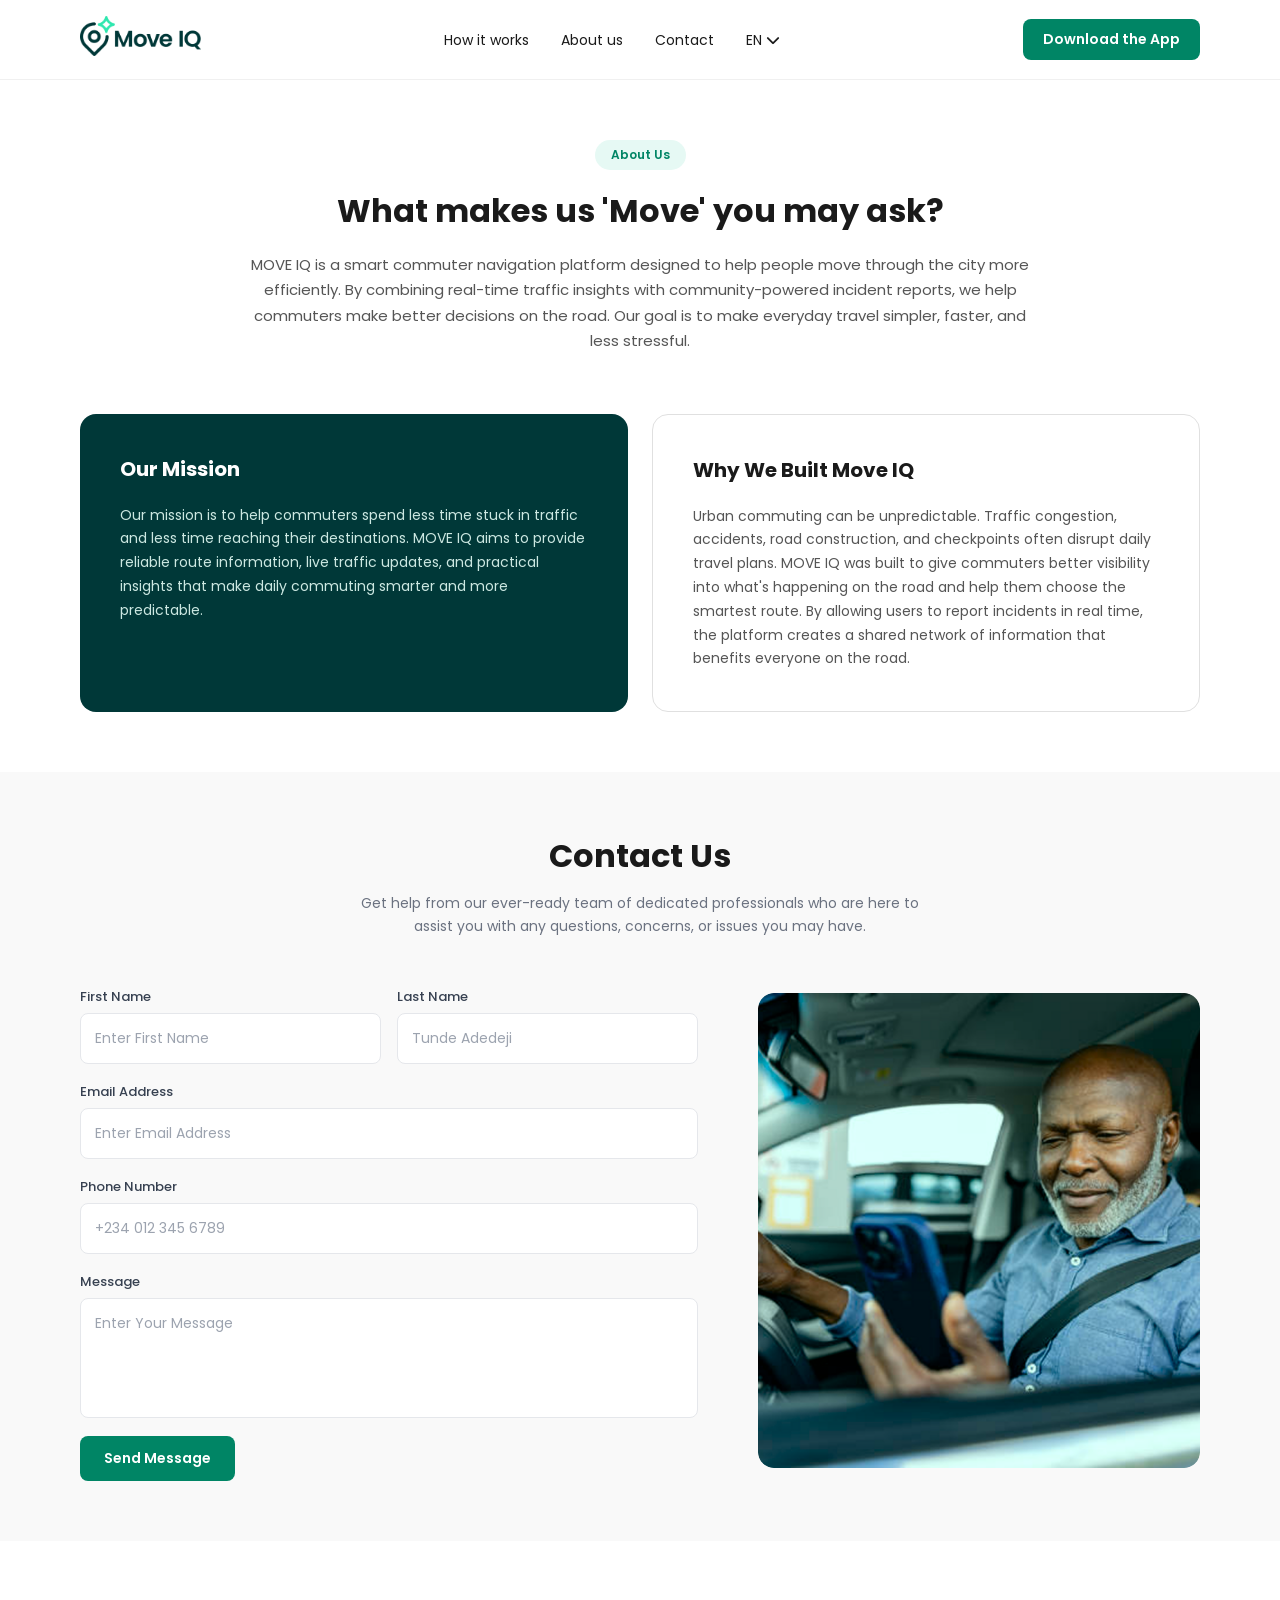
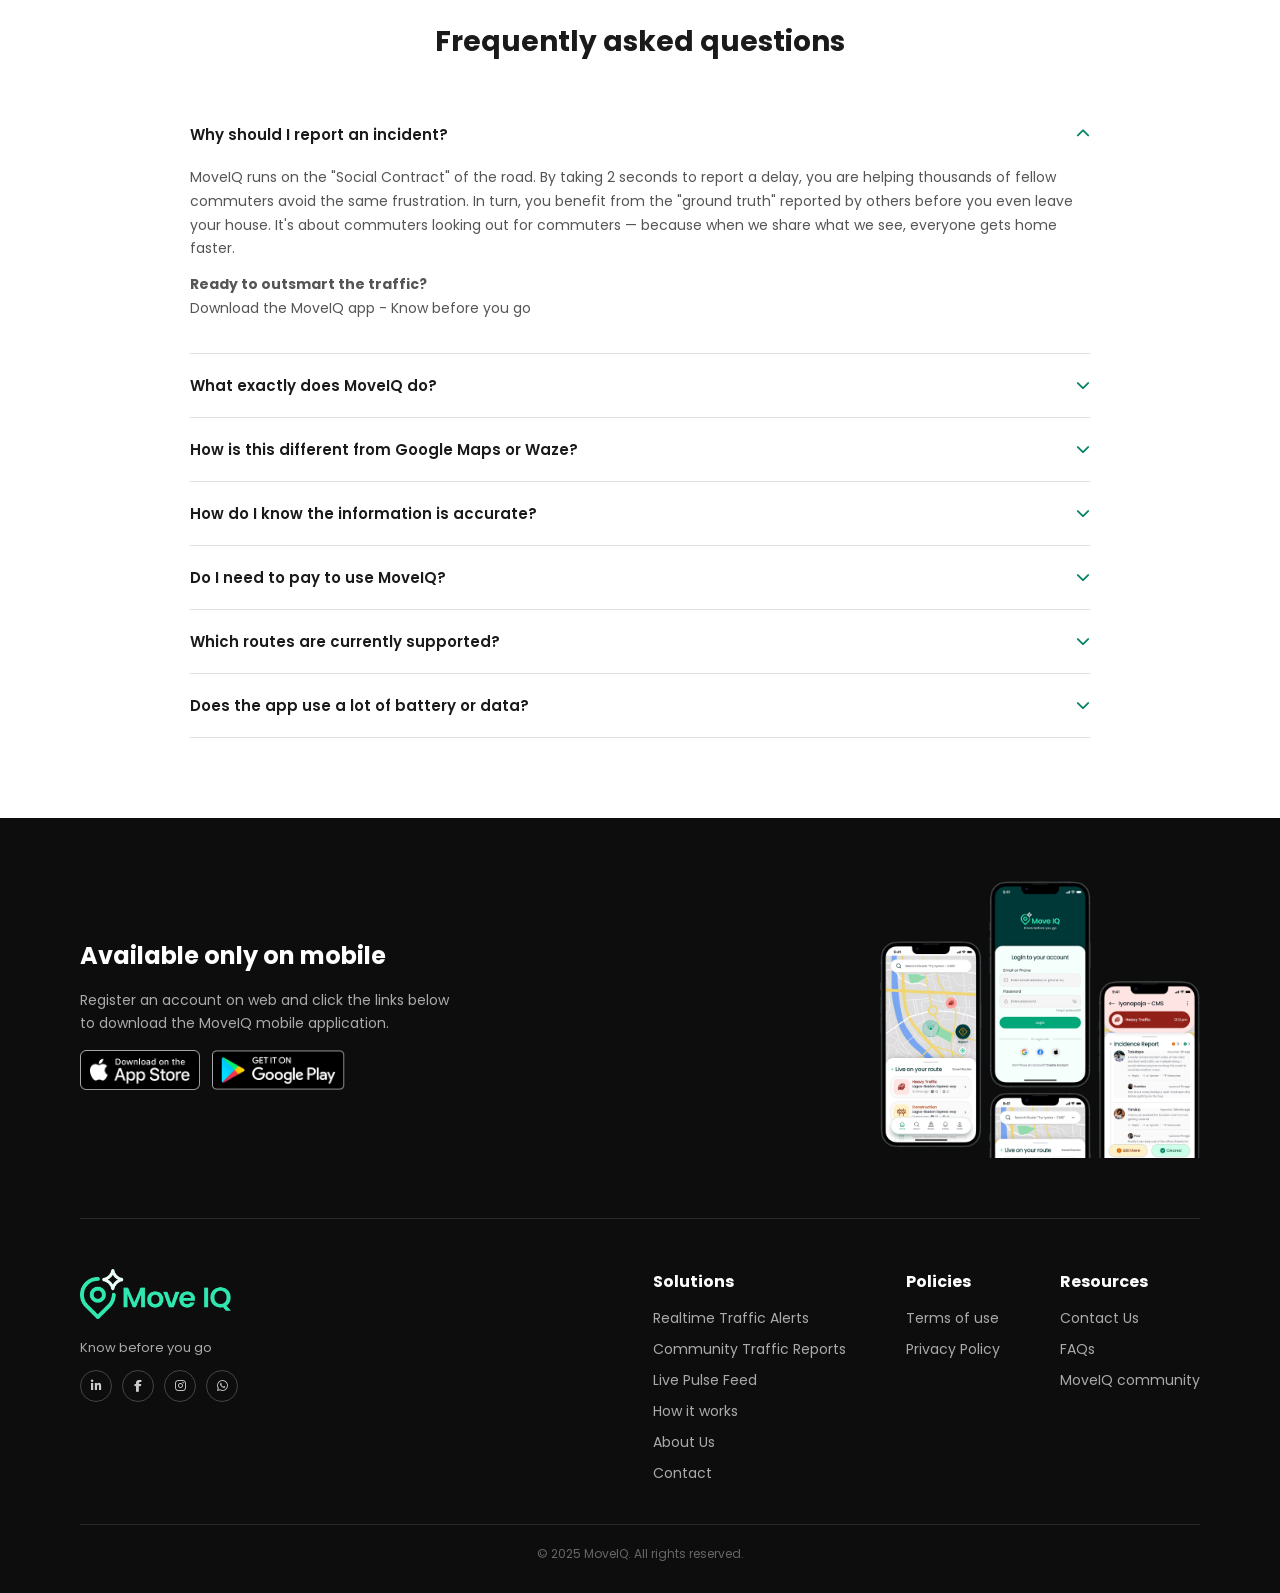
==== about.html @ 968e7c56 "Add files via upload" ====
<!DOCTYPE html>
<html lang="en">
<head>
  <meta charset="UTF-8">
  <meta name="viewport" content="width=device-width, initial-scale=1.0">
  <title>MoveIQ - About Us</title>
  <link href="https://fonts.googleapis.com/css2?family=Poppins:wght@400;500;600;700;800&display=swap" rel="stylesheet">
  <link rel="stylesheet" href="about.css">
  <link rel="stylesheet" href="https://cdnjs.cloudflare.com/ajax/libs/font-awesome/6.5.0/css/all.min.css" />
</head>
<body>

<!-- NAVBAR -->
<nav class="navbar">
  <div class="nav-container">
    <a href="#" class="nav-logo">
      <img src="logo.png" alt="MoveIQ Logo" />
    </a>
    <ul class="nav-links">
      <li><a href="How it works.html">How it works</a></li>
      <li><a href="about.html">About us</a></li>
      <li><a href="about.html#contact">Contact</a></li>
      <li><a href="#">EN <i class="fas fa-chevron-down"></i></a></li>
    </ul>
    <a href="index.html" class="btn-primary">Download the App</a>
  </div>
</nav>

<!-- INTRO -->
<section class="intro">
  <span class="badge">About Us</span>
  <h1>What makes us 'Move' you may ask?</h1>
  <p>MOVE IQ is a smart commuter navigation platform designed to help people move through the city more efficiently. By combining real-time traffic insights with community-powered incident reports, we help commuters make better decisions on the road. Our goal is to make everyday travel simpler, faster, and less stressful.</p>
</section>

<!-- CARDS -->
<section class="about">
  <div class="about-container">

    <div class="card mission">
      <h2>Our Mission</h2>
      <p>Our mission is to help commuters spend less time stuck in traffic and less time reaching their destinations. MOVE IQ aims to provide reliable route information, live traffic updates, and practical insights that make daily commuting smarter and more predictable.</p>
    </div>

    <div class="card why">
      <h2>Why We Built Move IQ</h2>
      <p>Urban commuting can be unpredictable. Traffic congestion, accidents, road construction, and checkpoints often disrupt daily travel plans. MOVE IQ was built to give commuters better visibility into what's happening on the road and help them choose the smartest route. By allowing users to report incidents in real time, the platform creates a shared network of information that benefits everyone on the road.</p>
    </div>

  </div>
</section>

<!-- CONTACT -->
<section class="contact" id="contact">

  <div class="contact-header">
    <h2>Contact Us</h2>
    <p>Get help from our ever-ready team of dedicated professionals who are here to assist you with any questions, concerns, or issues you may have.</p>
  </div>

  <div class="contact-container">

    <div class="contact-form">
      <form>
        <div class="row">
          <div class="input-group">
            <label for="firstName">First Name</label>
            <input type="text" id="firstName" placeholder="Enter First Name">
          </div>
          <div class="input-group">
            <label for="lastName">Last Name</label>
            <input type="text" id="lastName" placeholder="Tunde Adedeji">
          </div>
        </div>

        <div class="input-group">
          <label for="email">Email Address</label>
          <input type="email" id="email" placeholder="Enter Email Address">
        </div>

        <div class="input-group">
          <label for="phone">Phone Number</label>
          <input type="text" id="phone" placeholder="+234 012 345 6789">
        </div>

        <div class="input-group">
          <label for="message">Message</label>
          <textarea id="message" placeholder="Enter Your Message"></textarea>
        </div>

        <button type="submit">Send Message</button>
      </form>
    </div>

    <div class="contact-image">
      <img src="div.radix-themes.png" alt="Contact Image">
    </div>

  </div>
</section>

<!-- FAQ -->
<section class="faq-section">
  <div class="faq-container">
    <h2>Frequently asked questions</h2>
    <div class="faq-list">

      <div class="faq-item open">
        <div class="faq-question">
          <span>Why should I report an incident?</span>
          <i class="fas fa-chevron-up"></i>
        </div>
        <div class="faq-answer">
          <p>MoveIQ runs on the "Social Contract" of the road. By taking 2 seconds to report a delay, you are helping thousands of fellow commuters avoid the same frustration. In turn, you benefit from the "ground truth" reported by others before you even leave your house. It's about commuters looking out for commuters — because when we share what we see, everyone gets home faster.</p>
          <p><strong>Ready to outsmart the traffic?</strong><br/>Download the MoveIQ app - Know before you go</p>
        </div>
      </div>

      <div class="faq-item">
        <div class="faq-question">
          <span>What exactly does MoveIQ do?</span>
          <i class="fas fa-chevron-down"></i>
        </div>
        <div class="faq-answer">
          <p>MoveIQ is a community-driven traffic reporting platform that provides real-time updates on road conditions, incidents, and traffic situations across major Nigerian routes.</p>
        </div>
      </div>

      <div class="faq-item">
        <div class="faq-question">
          <span>How is this different from Google Maps or Waze?</span>
          <i class="fas fa-chevron-down"></i>
        </div>
        <div class="faq-answer">
          <p>Unlike Google Maps or Waze, MoveIQ is built specifically for Nigerian roads and commuters, with hyperlocal incident reporting and a community focused on Nigerian routes.</p>
        </div>
      </div>

      <div class="faq-item">
        <div class="faq-question">
          <span>How do I know the information is accurate?</span>
          <i class="fas fa-chevron-down"></i>
        </div>
        <div class="faq-answer">
          <p>All reports are verified through a community upvote system. The more people confirm an incident, the more reliable it becomes.</p>
        </div>
      </div>

      <div class="faq-item">
        <div class="faq-question">
          <span>Do I need to pay to use MoveIQ?</span>
          <i class="fas fa-chevron-down"></i>
        </div>
        <div class="faq-answer">
          <p>No, MoveIQ is completely free to download and use.</p>
        </div>
      </div>

      <div class="faq-item">
        <div class="faq-question">
          <span>Which routes are currently supported?</span>
          <i class="fas fa-chevron-down"></i>
        </div>
        <div class="faq-answer">
          <p>We currently support 10 major high-density transit routes across Lagos and Abuja.</p>
        </div>
      </div>

      <div class="faq-item">
        <div class="faq-question">
          <span>Does the app use a lot of battery or data?</span>
          <i class="fas fa-chevron-down"></i>
        </div>
        <div class="faq-answer">
          <p>MoveIQ is optimized to use minimal data and battery.</p>
        </div>
      </div>

    </div>
  </div>
</section>

<!-- FOOTER -->
<footer class="footer">

  <div class="footer-cta">
    <div class="footer-cta-left">
      <h2>Available only on mobile</h2>
      <p>Register an account on web and click the links below to download the MoveIQ mobile application.</p>
      <div class="store-buttons">
        <a href="#"><img src="appstore.png" alt="App Store" /></a>
        <a href="#"><img src="googleplay.png" alt="Google Play" /></a>
      </div>
    </div>
    <div class="footer-cta-right">
      <img src="phone-mockup.png" alt="App mockup" class="mockup-img" />
    </div>
  </div>

  <div class="footer-main">
    <div class="footer-brand">
      <div class="footer-logo"><img src="footer-logo.png" alt="MoveIQ" /></div>
      <p class="footer-tagline">Know before you go</p>
      <div class="footer-socials">
        <a href="#"><i class="fab fa-linkedin-in"></i></a>
        <a href="#"><i class="fab fa-facebook-f"></i></a>
        <a href="#"><i class="fab fa-instagram"></i></a>
        <a href="#"><i class="fab fa-whatsapp"></i></a>
      </div>
    </div>

    <div class="footer-links">
      <div class="footer-col">
        <h4>Solutions</h4>
        <a href="#">Realtime Traffic Alerts</a>
        <a href="#">Community Traffic Reports</a>
        <a href="#">Live Pulse Feed</a>
        <a href="#">How it works</a>
        <a href="#">About Us</a>
        <a href="#">Contact</a>
      </div>
      <div class="footer-col">
        <h4>Policies</h4>
        <a href="#">Terms of use</a>
        <a href="#">Privacy Policy</a>
      </div>
      <div class="footer-col">
        <h4>Resources</h4>
        <a href="#">Contact Us</a>
        <a href="#">FAQs</a>
        <a href="#">MoveIQ community</a>
      </div>
    </div>
  </div>

  <div class="footer-bottom">
    <p>© 2025 MoveIQ. All rights reserved.</p>
  </div>

</footer>

<script>
  const faqItems = document.querySelectorAll('.faq-item');
  faqItems.forEach(item => {
    const question = item.querySelector('.faq-question');
    question.addEventListener('click', () => {
      const isOpen = item.classList.contains('open');
      faqItems.forEach(i => {
        i.classList.remove('open');
        i.querySelector('.faq-question i').className = 'fas fa-chevron-down';
      });
      if (!isOpen) {
        item.classList.add('open');
        item.querySelector('.faq-question i').className = 'fas fa-chevron-up';
      }
    });
  });
</script>

</body>
</html>
---- about.css ----
/* ---- GLOBAL RESET ---- */
* {
  margin: 0;
  padding: 0;
  box-sizing: border-box;
}

body {
  font-family: 'Poppins', sans-serif;
  color: #1a1a1a;
  background: #fff;
}

/* ---- NAVBAR ---- */
.navbar {
  background-color: #fff;
  padding: 16px 80px;
  border-bottom: 1px solid #f0f0f0;
}

.nav-container {
  max-width: 1200px;
  margin: 0 auto;
  display: flex;
  align-items: center;
  justify-content: space-between;
}

.nav-logo img {
  height: 40px;
  width: auto;
}

.nav-links {
  display: flex;
  align-items: center;
  gap: 32px;
  list-style: none;
}

.nav-links a {
  color: #1a1a1a;
  text-decoration: none;
  font-size: 14px;
}

.btn-primary {
  background-color: #008565;
  color: white;
  padding: 10px 20px;
  border-radius: 8px;
  text-decoration: none;
  font-size: 14px;
  font-weight: 600;
  white-space: nowrap;
}

/* ---- INTRO ---- */
.intro {
  text-align: center;
  padding: 60px 80px 40px;
  max-width: 1200px;
  margin: 0 auto;
}

.badge {
  display: inline-block;
  background-color: #e6f9f4;
  color: #008565;
  font-size: 12px;
  font-weight: 600;
  padding: 6px 16px;
  border-radius: 20px;
  margin-bottom: 20px;
}

.intro h1 {
  font-size: 32px;
  font-weight: 700;
  margin-bottom: 20px;
  line-height: 1.3;
}

.intro p {
  font-size: 15px;
  color: #555;
  line-height: 1.7;
  max-width: 800px;
  margin: 0 auto;
}

/* ---- ABOUT CARDS ---- */
.about {
  padding: 20px 80px 60px;
}

.about-container {
  max-width: 1200px;
  margin: 0 auto;
  display: grid;
  grid-template-columns: 1fr 1fr;
  gap: 24px;
}

.card {
  padding: 40px;
  border-radius: 16px;
}

.mission {
  background-color: #003838;
  color: white;
}

.mission h2 {
  color: white;
  font-size: 20px;
  font-weight: 700;
  margin-bottom: 20px;
}

.mission p {
  color: #cce8e2;
  font-size: 14px;
  line-height: 1.7;
}

.why {
  background-color: white;
  border: 1px solid #e0e0e0;
}

.why h2 {
  color: #1a1a1a;
  font-size: 20px;
  font-weight: 700;
  margin-bottom: 20px;
}

.why p {
  color: #555;
  font-size: 14px;
  line-height: 1.7;
}

/* ---- CONTACT ---- */
.contact {
  padding: 60px 80px;
  background-color: #f9f9f9;
}

.contact-header {
  text-align: center;
  max-width: 600px;
  margin: 0 auto 50px;
}

.contact-header h2 {
  font-size: 32px;
  font-weight: 700;
  margin-bottom: 12px;
  color: #1a1a1a;
}

.contact-header p {
  font-size: 14px;
  color: #6b7280;
  line-height: 1.6;
}

.contact-container {
  max-width: 1200px;
  margin: 0 auto;
  display: flex;
  gap: 60px;
  align-items: center;
}

.contact-form {
  flex: 1;
}

form {
  display: flex;
  flex-direction: column;
  gap: 18px;
}

.row {
  display: flex;
  gap: 16px;
}

.input-group {
  display: flex;
  flex-direction: column;
  gap: 6px;
  width: 100%;
}

label {
  font-size: 13px;
  font-weight: 500;
  color: #374151;
}

input, textarea {
  padding: 14px;
  border-radius: 8px;
  border: 1px solid #e5e7eb;
  font-size: 14px;
  outline: none;
  background: white;
  font-family: 'Poppins', sans-serif;
}

::placeholder {
  color: #9ca3af;
}

input:focus, textarea:focus {
  border-color: #008565;
}

textarea {
  height: 120px;
  resize: none;
}

button[type="submit"] {
  background: #008565;
  color: white;
  border: none;
  padding: 12px 24px;
  border-radius: 8px;
  width: fit-content;
  cursor: pointer;
  font-size: 14px;
  font-weight: 600;
  font-family: 'Poppins', sans-serif;
}

button[type="submit"]:hover {
  background: #006b52;
}

.contact-image {
  flex: 1;
}

.contact-image img {
  width: 100%;
  max-width: 460px;
  border-radius: 16px;
  object-fit: cover;
}

/* ---- FAQ ---- */
.faq-section {
  padding: 80px 80px;
  background-color: white;
}

.faq-container {
  max-width: 900px;
  margin: 0 auto;
}

.faq-container h2 {
  font-size: 28px;
  font-weight: 700;
  text-align: center;
  margin-bottom: 40px;
}

.faq-list {
  display: flex;
  flex-direction: column;
}

.faq-item {
  border-bottom: 1px solid #e0e0e0;
}

.faq-question {
  display: flex;
  justify-content: space-between;
  align-items: center;
  padding: 20px 0;
  cursor: pointer;
  font-size: 15px;
  font-weight: 600;
  color: #1a1a1a;
}

.faq-question i {
  color: #008565;
  font-size: 14px;
}

.faq-answer {
  display: none;
  padding: 0 0 20px;
  font-size: 14px;
  color: #555;
  line-height: 1.7;
}

.faq-answer p {
  margin-bottom: 12px;
}

.faq-item.open .faq-answer {
  display: block;
}

/* ---- FOOTER ---- */
.footer {
  background-color: #0d0d0d;
  color: #ccc;
  padding: 60px 80px 30px;
}

.footer-cta,
.footer-main,
.footer-bottom {
  max-width: 1200px;
  margin: 0 auto;
}

.footer-cta {
  display: flex;
  justify-content: space-between;
  align-items: center;
  gap: 40px;
  padding-bottom: 60px;
  border-bottom: 1px solid #2a2a2a;
}

.footer-cta-left {
  display: flex;
  flex-direction: column;
  gap: 16px;
  max-width: 380px;
}

.footer-cta-left h2 {
  color: white;
  font-size: 24px;
  font-weight: 700;
}

.footer-cta-left p {
  font-size: 14px;
  color: #aaa;
  line-height: 1.6;
}

.store-buttons {
  display: flex;
  gap: 12px;
}

.store-buttons img {
  height: 40px;
  object-fit: contain;
}

.footer-cta-right {
  display: flex;
  align-items: flex-end;
  gap: 20px;
}

.mockup-img {
  height: 280px;
  object-fit: contain;
}

.footer-main {
  display: flex;
  justify-content: space-between;
  align-items: flex-start;
  padding: 50px 0 40px;
}

.footer-brand {
  display: flex;
  flex-direction: column;
  gap: 12px;
  flex-shrink: 0;
  max-width: 200px;
}

.footer-logo img {
  height: 50px;
  width: auto;
}

.footer-tagline {
  font-size: 13px;
  color: #aaa;
}

.footer-socials {
  display: flex;
  gap: 10px;
}

.footer-socials a {
  color: #ccc;
  border: 1px solid #444;
  border-radius: 50%;
  width: 32px;
  height: 32px;
  display: flex;
  align-items: center;
  justify-content: center;
  font-size: 12px;
  text-decoration: none;
}

.footer-socials a:hover {
  border-color: #008565;
  color: white;
}

.footer-links {
  display: flex;
  gap: 60px;
}

.footer-col {
  display: flex;
  flex-direction: column;
  gap: 10px;
}

.footer-col h4 {
  color: white;
  font-size: 16px;
  font-weight: 700;
  margin-bottom: 4px;
}

.footer-col a {
  color: #aaa;
  text-decoration: none;
  font-size: 14px;
}

.footer-col a:hover {
  color: white;
}

.footer-bottom {
  border-top: 1px solid #2a2a2a;
  padding-top: 20px;
  text-align: center;
  font-size: 12px;
  color: #666;
}


@media (max-width: 768px) {
  .nav-container {
    flex-direction: column;
    gap: 16px;
    padding: 10px 20px;
  }

  .nav-links {
    flex-direction: column;
    align-items: center;
    gap: 12px;
  }

  .intro {
    padding: 40px 20px;
  }

  .about {
    padding: 20px;
  }

  .about-container {
    grid-template-columns: 1fr;
  }

  .contact {
    padding: 40px 20px;
  }

  .contact-container {
    flex-direction: column;
  }

  .row {
    flex-direction: column;
  }

  .faq-section {
    padding: 40px 20px;
  }

  .footer {
    padding: 40px 20px 20px;
  }

  .footer-cta {
    flex-direction: column;
  }

  .footer-main {
    flex-direction: column;
    gap: 30px;
  }

  .footer-links {
    flex-direction: column;
    gap: 24px;
  }
}
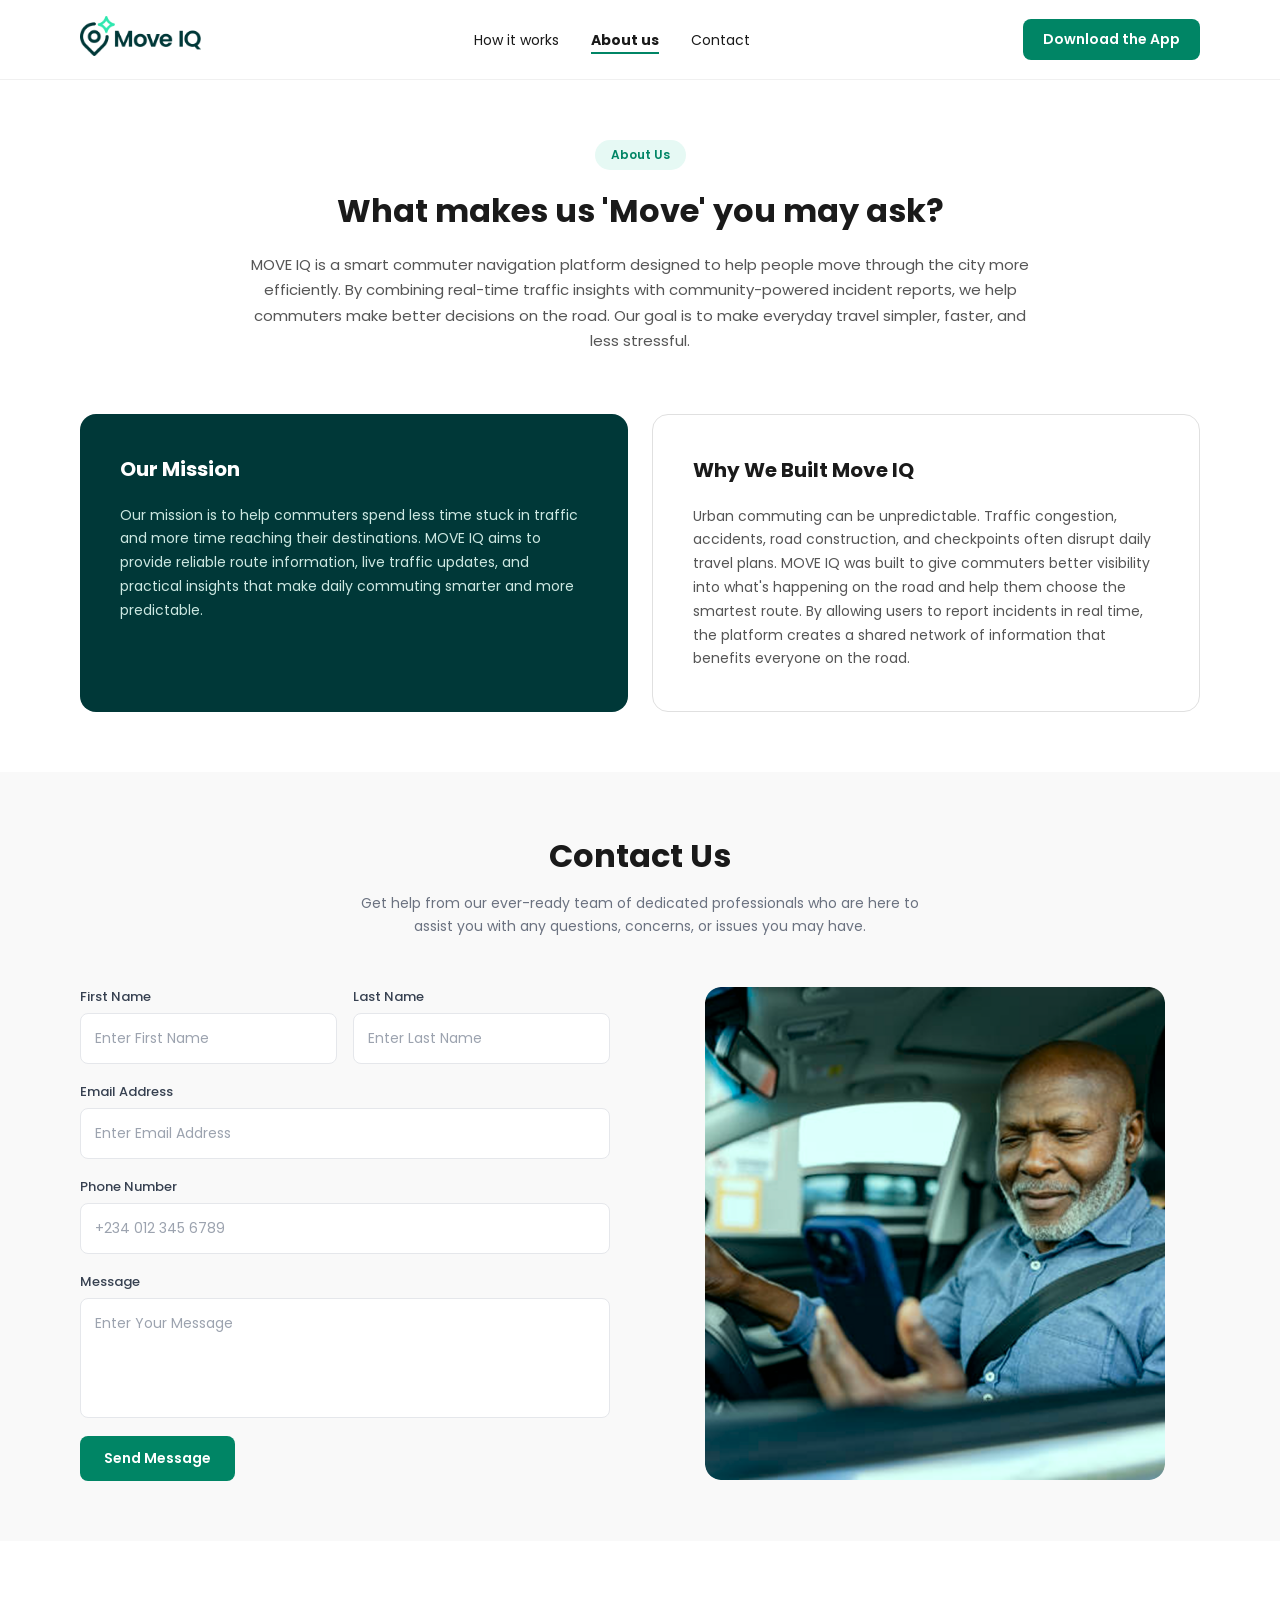
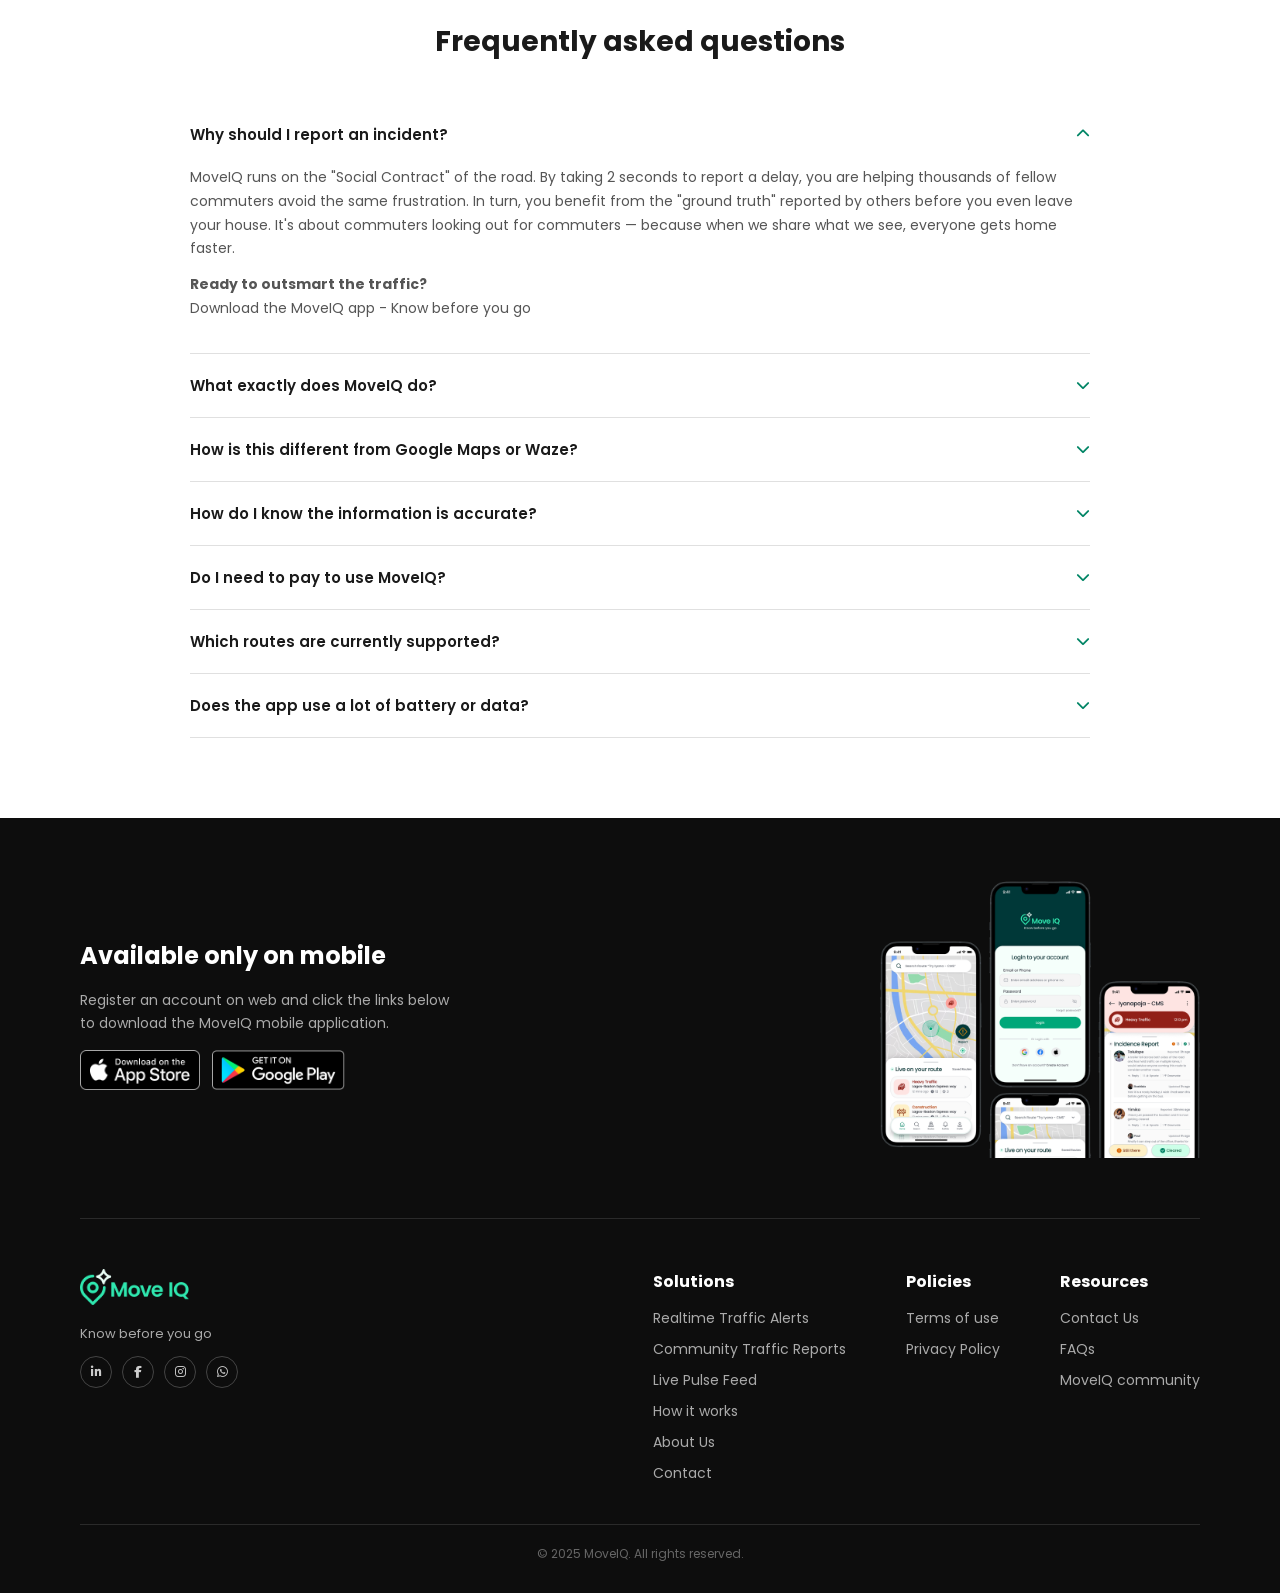
==== commit f3924d62: "Add files via upload" ====
--- a/about.html
+++ b/about.html
@@ -1,261 +1,290 @@
 <!DOCTYPE html>
 <html lang="en">
+
 <head>
   <meta charset="UTF-8">
   <meta name="viewport" content="width=device-width, initial-scale=1.0">
   <title>MoveIQ - About Us</title>
   <link href="https://fonts.googleapis.com/css2?family=Poppins:wght@400;500;600;700;800&display=swap" rel="stylesheet">
-  <link rel="stylesheet" href="about.css">
   <link rel="stylesheet" href="https://cdnjs.cloudflare.com/ajax/libs/font-awesome/6.5.0/css/all.min.css" />
+  <link rel="stylesheet" href="about.css" />
 </head>
+
 <body>
 
-<!-- NAVBAR -->
-<nav class="navbar">
-  <div class="nav-container">
-    <a href="#" class="nav-logo">
-      <img src="logo.png" alt="MoveIQ Logo" />
-    </a>
-    <ul class="nav-links">
-      <li><a href="How it works.html">How it works</a></li>
-      <li><a href="about.html">About us</a></li>
-      <li><a href="about.html#contact">Contact</a></li>
-      <li><a href="#">EN <i class="fas fa-chevron-down"></i></a></li>
-    </ul>
-    <a href="index.html" class="btn-primary">Download the App</a>
-  </div>
-</nav>
-
-<!-- INTRO -->
-<section class="intro">
-  <span class="badge">About Us</span>
-  <h1>What makes us 'Move' you may ask?</h1>
-  <p>MOVE IQ is a smart commuter navigation platform designed to help people move through the city more efficiently. By combining real-time traffic insights with community-powered incident reports, we help commuters make better decisions on the road. Our goal is to make everyday travel simpler, faster, and less stressful.</p>
-</section>
-
-<!-- CARDS -->
-<section class="about">
-  <div class="about-container">
-
-    <div class="card mission">
-      <h2>Our Mission</h2>
-      <p>Our mission is to help commuters spend less time stuck in traffic and less time reaching their destinations. MOVE IQ aims to provide reliable route information, live traffic updates, and practical insights that make daily commuting smarter and more predictable.</p>
-    </div>
-
-    <div class="card why">
-      <h2>Why We Built Move IQ</h2>
-      <p>Urban commuting can be unpredictable. Traffic congestion, accidents, road construction, and checkpoints often disrupt daily travel plans. MOVE IQ was built to give commuters better visibility into what's happening on the road and help them choose the smartest route. By allowing users to report incidents in real time, the platform creates a shared network of information that benefits everyone on the road.</p>
-    </div>
-
-  </div>
-</section>
-
-<!-- CONTACT -->
-<section class="contact" id="contact">
-
-  <div class="contact-header">
-    <h2>Contact Us</h2>
-    <p>Get help from our ever-ready team of dedicated professionals who are here to assist you with any questions, concerns, or issues you may have.</p>
-  </div>
-
-  <div class="contact-container">
-
-    <div class="contact-form">
-      <form>
-        <div class="row">
+  <!-- NAVBAR -->
+  <nav class="navbar">
+    <div class="nav-container">
+      <a href="index.html" class="nav-logo">
+        <img src="logo.png" alt="MoveIQ Logo" />
+      </a>
+      <ul class="nav-links">
+        <li><a href="How it works.html">How it works</a></li>
+        <li><a href="about.html" class="active-page">About us</a></li>
+        <li><a href="about.html#contact">Contact</a></li>
+      </ul>
+      <a href="index.html" class="btn-primary">Download the App</a>
+      <button class="hamburger" onclick="document.getElementById('aboutMobileMenu').classList.toggle('open')">
+        <i class="fas fa-bars"></i>
+      </button>
+    </div>
+    <div class="mobile-menu" id="aboutMobileMenu">
+      <ul>
+        <li><a href="How it works.html">How it works</a></li>
+        <li><a href="about.html" class="active-page">About us</a></li>
+        <li><a href="about.html#contact">Contact</a></li>
+        <li><a href="index.html" class="btn-primary">Download the App</a></li>
+      </ul>
+    </div>
+  </nav>
+
+  <!-- INTRO -->
+  <section class="intro">
+    <div class="intro-inner">
+      <span class="badge">About Us</span>
+      <h1>What makes us 'Move' you may ask?</h1>
+      <p>MOVE IQ is a smart commuter navigation platform designed to help people move through the city more efficiently.
+        By combining real-time traffic insights with community-powered incident reports, we help commuters make better
+        decisions on the road. Our goal is to make everyday travel simpler, faster, and less stressful.</p>
+    </div>
+  </section>
+
+  <!-- CARDS -->
+  <section class="about">
+    <div class="about-container">
+
+      <div class="card mission">
+        <h2>Our Mission</h2>
+        <p>Our mission is to help commuters spend less time stuck in traffic and more time reaching their destinations.
+          MOVE IQ aims to provide reliable route information, live traffic updates, and practical insights that make
+          daily commuting smarter and more predictable.</p>
+      </div>
+
+      <div class="card why">
+        <h2>Why We Built Move IQ</h2>
+        <p>Urban commuting can be unpredictable. Traffic congestion, accidents, road construction, and checkpoints often
+          disrupt daily travel plans. MOVE IQ was built to give commuters better visibility into what's happening on the
+          road and help them choose the smartest route. By allowing users to report incidents in real time, the platform
+          creates a shared network of information that benefits everyone on the road.</p>
+      </div>
+
+    </div>
+  </section>
+
+  <!-- CONTACT -->
+  <section class="contact" id="contact">
+
+    <div class="contact-header">
+      <h2>Contact Us</h2>
+      <p>Get help from our ever-ready team of dedicated professionals who are here to assist you with any questions,
+        concerns, or issues you may have.</p>
+    </div>
+
+    <div class="contact-container">
+
+      <div class="contact-form">
+        <form>
+          <div class="row">
+            <div class="input-group">
+              <label for="firstName">First Name</label>
+              <input type="text" id="firstName" placeholder="Enter First Name">
+            </div>
+            <div class="input-group">
+              <label for="lastName">Last Name</label>
+              <input type="text" id="lastName" placeholder="Enter Last Name">
+            </div>
+          </div>
+
           <div class="input-group">
-            <label for="firstName">First Name</label>
-            <input type="text" id="firstName" placeholder="Enter First Name">
-          </div>
+            <label for="email">Email Address</label>
+            <input type="email" id="email" placeholder="Enter Email Address">
+          </div>
+
           <div class="input-group">
-            <label for="lastName">Last Name</label>
-            <input type="text" id="lastName" placeholder="Tunde Adedeji">
-          </div>
-        </div>
-
-        <div class="input-group">
-          <label for="email">Email Address</label>
-          <input type="email" id="email" placeholder="Enter Email Address">
-        </div>
-
-        <div class="input-group">
-          <label for="phone">Phone Number</label>
-          <input type="text" id="phone" placeholder="+234 012 345 6789">
-        </div>
-
-        <div class="input-group">
-          <label for="message">Message</label>
-          <textarea id="message" placeholder="Enter Your Message"></textarea>
-        </div>
-
-        <button type="submit">Send Message</button>
-      </form>
-    </div>
-
-    <div class="contact-image">
-      <img src="div.radix-themes.png" alt="Contact Image">
-    </div>
-
-  </div>
-</section>
-
-<!-- FAQ -->
-<section class="faq-section">
-  <div class="faq-container">
-    <h2>Frequently asked questions</h2>
-    <div class="faq-list">
-
-      <div class="faq-item open">
-        <div class="faq-question">
-          <span>Why should I report an incident?</span>
-          <i class="fas fa-chevron-up"></i>
-        </div>
-        <div class="faq-answer">
-          <p>MoveIQ runs on the "Social Contract" of the road. By taking 2 seconds to report a delay, you are helping thousands of fellow commuters avoid the same frustration. In turn, you benefit from the "ground truth" reported by others before you even leave your house. It's about commuters looking out for commuters — because when we share what we see, everyone gets home faster.</p>
-          <p><strong>Ready to outsmart the traffic?</strong><br/>Download the MoveIQ app - Know before you go</p>
-        </div>
-      </div>
-
-      <div class="faq-item">
-        <div class="faq-question">
-          <span>What exactly does MoveIQ do?</span>
-          <i class="fas fa-chevron-down"></i>
-        </div>
-        <div class="faq-answer">
-          <p>MoveIQ is a community-driven traffic reporting platform that provides real-time updates on road conditions, incidents, and traffic situations across major Nigerian routes.</p>
-        </div>
-      </div>
-
-      <div class="faq-item">
-        <div class="faq-question">
-          <span>How is this different from Google Maps or Waze?</span>
-          <i class="fas fa-chevron-down"></i>
-        </div>
-        <div class="faq-answer">
-          <p>Unlike Google Maps or Waze, MoveIQ is built specifically for Nigerian roads and commuters, with hyperlocal incident reporting and a community focused on Nigerian routes.</p>
-        </div>
-      </div>
-
-      <div class="faq-item">
-        <div class="faq-question">
-          <span>How do I know the information is accurate?</span>
-          <i class="fas fa-chevron-down"></i>
-        </div>
-        <div class="faq-answer">
-          <p>All reports are verified through a community upvote system. The more people confirm an incident, the more reliable it becomes.</p>
-        </div>
-      </div>
-
-      <div class="faq-item">
-        <div class="faq-question">
-          <span>Do I need to pay to use MoveIQ?</span>
-          <i class="fas fa-chevron-down"></i>
-        </div>
-        <div class="faq-answer">
-          <p>No, MoveIQ is completely free to download and use.</p>
-        </div>
-      </div>
-
-      <div class="faq-item">
-        <div class="faq-question">
-          <span>Which routes are currently supported?</span>
-          <i class="fas fa-chevron-down"></i>
-        </div>
-        <div class="faq-answer">
-          <p>We currently support 10 major high-density transit routes across Lagos and Abuja.</p>
-        </div>
-      </div>
-
-      <div class="faq-item">
-        <div class="faq-question">
-          <span>Does the app use a lot of battery or data?</span>
-          <i class="fas fa-chevron-down"></i>
-        </div>
-        <div class="faq-answer">
-          <p>MoveIQ is optimized to use minimal data and battery.</p>
-        </div>
-      </div>
-
-    </div>
-  </div>
-</section>
-
-<!-- FOOTER -->
-<footer class="footer">
-
-  <div class="footer-cta">
-    <div class="footer-cta-left">
-      <h2>Available only on mobile</h2>
-      <p>Register an account on web and click the links below to download the MoveIQ mobile application.</p>
-      <div class="store-buttons">
-        <a href="#"><img src="appstore.png" alt="App Store" /></a>
-        <a href="#"><img src="googleplay.png" alt="Google Play" /></a>
-      </div>
-    </div>
-    <div class="footer-cta-right">
-      <img src="phone-mockup.png" alt="App mockup" class="mockup-img" />
-    </div>
-  </div>
-
-  <div class="footer-main">
-    <div class="footer-brand">
-      <div class="footer-logo"><img src="footer-logo.png" alt="MoveIQ" /></div>
-      <p class="footer-tagline">Know before you go</p>
-      <div class="footer-socials">
-        <a href="#"><i class="fab fa-linkedin-in"></i></a>
-        <a href="#"><i class="fab fa-facebook-f"></i></a>
-        <a href="#"><i class="fab fa-instagram"></i></a>
-        <a href="#"><i class="fab fa-whatsapp"></i></a>
-      </div>
-    </div>
-
-    <div class="footer-links">
-      <div class="footer-col">
-        <h4>Solutions</h4>
-        <a href="#">Realtime Traffic Alerts</a>
-        <a href="#">Community Traffic Reports</a>
-        <a href="#">Live Pulse Feed</a>
-        <a href="#">How it works</a>
-        <a href="#">About Us</a>
-        <a href="#">Contact</a>
-      </div>
-      <div class="footer-col">
-        <h4>Policies</h4>
-        <a href="#">Terms of use</a>
-        <a href="#">Privacy Policy</a>
-      </div>
-      <div class="footer-col">
-        <h4>Resources</h4>
-        <a href="#">Contact Us</a>
-        <a href="#">FAQs</a>
-        <a href="#">MoveIQ community</a>
-      </div>
-    </div>
-  </div>
-
-  <div class="footer-bottom">
-    <p>© 2025 MoveIQ. All rights reserved.</p>
-  </div>
-
-</footer>
-
-<script>
-  const faqItems = document.querySelectorAll('.faq-item');
-  faqItems.forEach(item => {
-    const question = item.querySelector('.faq-question');
-    question.addEventListener('click', () => {
-      const isOpen = item.classList.contains('open');
-      faqItems.forEach(i => {
-        i.classList.remove('open');
-        i.querySelector('.faq-question i').className = 'fas fa-chevron-down';
+            <label for="phone">Phone Number</label>
+            <input type="tel" id="phone" placeholder="+234 012 345 6789">
+          </div>
+
+          <div class="input-group">
+            <label for="message">Message</label>
+            <textarea id="message" placeholder="Enter Your Message"></textarea>
+          </div>
+
+          <button type="submit">Send Message</button>
+        </form>
+      </div>
+
+      <div class="contact-image">
+        <img src="div.radix-themes.png" alt="Contact illustration">
+      </div>
+
+    </div>
+  </section>
+
+  <!-- FAQ -->
+  <section class="faq-section">
+    <div class="faq-container">
+      <h2>Frequently asked questions</h2>
+      <div class="faq-list">
+
+        <div class="faq-item open">
+          <div class="faq-question">
+            <span>Why should I report an incident?</span>
+            <i class="fas fa-chevron-up"></i>
+          </div>
+          <div class="faq-answer">
+            <p>MoveIQ runs on the "Social Contract" of the road. By taking 2 seconds to report a delay, you are helping
+              thousands of fellow commuters avoid the same frustration. In turn, you benefit from the "ground truth"
+              reported by others before you even leave your house. It's about commuters looking out for commuters —
+              because when we share what we see, everyone gets home faster.</p>
+            <p><strong>Ready to outsmart the traffic?</strong><br />Download the MoveIQ app - Know before you go</p>
+          </div>
+        </div>
+
+        <div class="faq-item">
+          <div class="faq-question">
+            <span>What exactly does MoveIQ do?</span>
+            <i class="fas fa-chevron-down"></i>
+          </div>
+          <div class="faq-answer">
+            <p>MoveIQ is a community-driven traffic reporting platform that provides real-time updates on road
+              conditions, incidents, and traffic situations across major Nigerian routes.</p>
+          </div>
+        </div>
+
+        <div class="faq-item">
+          <div class="faq-question">
+            <span>How is this different from Google Maps or Waze?</span>
+            <i class="fas fa-chevron-down"></i>
+          </div>
+          <div class="faq-answer">
+            <p>Unlike Google Maps or Waze, MoveIQ is built specifically for Nigerian roads and commuters, with
+              hyperlocal incident reporting and a community focused on Nigerian routes.</p>
+          </div>
+        </div>
+
+        <div class="faq-item">
+          <div class="faq-question">
+            <span>How do I know the information is accurate?</span>
+            <i class="fas fa-chevron-down"></i>
+          </div>
+          <div class="faq-answer">
+            <p>All reports are verified through a community upvote system. The more people confirm an incident, the more
+              reliable it becomes.</p>
+          </div>
+        </div>
+
+        <div class="faq-item">
+          <div class="faq-question">
+            <span>Do I need to pay to use MoveIQ?</span>
+            <i class="fas fa-chevron-down"></i>
+          </div>
+          <div class="faq-answer">
+            <p>No, MoveIQ is completely free to download and use.</p>
+          </div>
+        </div>
+
+        <div class="faq-item">
+          <div class="faq-question">
+            <span>Which routes are currently supported?</span>
+            <i class="fas fa-chevron-down"></i>
+          </div>
+          <div class="faq-answer">
+            <p>We currently support 10 major high-density transit routes across Lagos and Abuja.</p>
+          </div>
+        </div>
+
+        <div class="faq-item">
+          <div class="faq-question">
+            <span>Does the app use a lot of battery or data?</span>
+            <i class="fas fa-chevron-down"></i>
+          </div>
+          <div class="faq-answer">
+            <p>MoveIQ is optimized to use minimal data and battery.</p>
+          </div>
+        </div>
+
+      </div>
+    </div>
+  </section>
+
+  <!-- FOOTER -->
+  <footer class="footer">
+
+    <div class="footer-cta">
+      <div class="footer-cta-left">
+        <h2>Available only on mobile</h2>
+        <p>Register an account on web and click the links below to download the MoveIQ mobile application.</p>
+        <div class="store-buttons">
+          <a href="#"><img src="appstore.png" alt="Download on the App Store" /></a>
+          <a href="#"><img src="googleplay.png" alt="Get it on Google Play" /></a>
+        </div>
+      </div>
+      <div class="footer-cta-right">
+        <img src="phone-mockup.png" alt="MoveIQ app mockup" class="mockup-img" />
+      </div>
+    </div>
+
+    <div class="footer-main">
+      <div class="footer-brand">
+        <div class="footer-logo"><img src="footer-logo.png" alt="MoveIQ" /></div>
+        <p class="footer-tagline">Know before you go</p>
+        <div class="footer-socials">
+          <a href="#" aria-label="LinkedIn"><i class="fab fa-linkedin-in"></i></a>
+          <a href="#" aria-label="Facebook"><i class="fab fa-facebook-f"></i></a>
+          <a href="#" aria-label="Instagram"><i class="fab fa-instagram"></i></a>
+          <a href="#" aria-label="WhatsApp"><i class="fab fa-whatsapp"></i></a>
+        </div>
+      </div>
+
+      <div class="footer-links">
+        <div class="footer-col">
+          <h4>Solutions</h4>
+          <a href="How it works.html">Realtime Traffic Alerts</a>
+          <a href="How it works.html">Community Traffic Reports</a>
+          <a href="How it works.html">Live Pulse Feed</a>
+          <a href="How it works.html">How it works</a>
+          <a href="about.html">About Us</a>
+          <a href="#contact">Contact</a>
+        </div>
+        <div class="footer-col">
+          <h4>Policies</h4>
+          <a href="#">Terms of use</a>
+          <a href="#">Privacy Policy</a>
+        </div>
+        <div class="footer-col">
+          <h4>Resources</h4>
+          <a href="#contact">Contact Us</a>
+          <a href="about.html#faq">FAQs</a>
+          <a href="#">MoveIQ community</a>
+        </div>
+      </div>
+    </div>
+
+    <div class="footer-bottom">
+      <p>© 2025 MoveIQ. All rights reserved.</p>
+    </div>
+
+  </footer>
+
+
+  <script>
+    const faqItems = document.querySelectorAll('.faq-item');
+    faqItems.forEach(item => {
+      const question = item.querySelector('.faq-question');
+      question.addEventListener('click', () => {
+        const isOpen = item.classList.contains('open');
+        faqItems.forEach(i => {
+          i.classList.remove('open');
+          i.querySelector('.faq-question i').className = 'fas fa-chevron-down';
+        });
+        if (!isOpen) {
+          item.classList.add('open');
+          item.querySelector('.faq-question i').className = 'fas fa-chevron-up';
+        }
       });
-      if (!isOpen) {
-        item.classList.add('open');
-        item.querySelector('.faq-question i').className = 'fas fa-chevron-up';
-      }
     });
-  });
-</script>
-
+  </script>
 </body>
+
 </html>
--- a/about.css
+++ b/about.css
@@ -22,6 +22,7 @@
   max-width: 1200px;
   margin: 0 auto;
   display: flex;
+  flex-direction: row;
   align-items: center;
   justify-content: space-between;
 }
@@ -33,6 +34,7 @@
 
 .nav-links {
   display: flex;
+  flex-direction: row;
   align-items: center;
   gap: 32px;
   list-style: none;
@@ -55,14 +57,14 @@
   white-space: nowrap;
 }
 
-/* ---- INTRO ---- */
-.intro {
-  text-align: center;
-  padding: 60px 80px 40px;
-  max-width: 1200px;
-  margin: 0 auto;
-}
-
+/* Active nav link */
+.active-page {
+  font-weight: 700;
+  border-bottom: 2px solid #008565;
+  padding-bottom: 2px;
+}
+
+/* ---- BADGE ---- */
 .badge {
   display: inline-block;
   background-color: #e6f9f4;
@@ -74,19 +76,29 @@
   margin-bottom: 20px;
 }
 
+/* ---- INTRO ---- */
+.intro {
+  text-align: center;
+  padding: 60px 80px 40px;
+}
+
+.intro-inner {
+  max-width: 800px;
+  margin: 0 auto;
+}
+
 .intro h1 {
   font-size: 32px;
   font-weight: 700;
   margin-bottom: 20px;
   line-height: 1.3;
+  color: #1a1a1a;
 }
 
 .intro p {
   font-size: 15px;
   color: #555;
   line-height: 1.7;
-  max-width: 800px;
-  margin: 0 auto;
 }
 
 /* ---- ABOUT CARDS ---- */
@@ -109,11 +121,11 @@
 
 .mission {
   background-color: #003838;
-  color: white;
+  color: #fff;
 }
 
 .mission h2 {
-  color: white;
+  color: #fff;
   font-size: 20px;
   font-weight: 700;
   margin-bottom: 20px;
@@ -126,7 +138,7 @@
 }
 
 .why {
-  background-color: white;
+  background-color: #fff;
   border: 1px solid #e0e0e0;
 }
 
@@ -173,14 +185,14 @@
   margin: 0 auto;
   display: flex;
   gap: 60px;
-  align-items: center;
+  align-items: flex-start;
 }
 
 .contact-form {
   flex: 1;
 }
 
-form {
+.contact-form form {
   display: flex;
   flex-direction: column;
   gap: 18px;
@@ -198,38 +210,42 @@
   width: 100%;
 }
 
-label {
+.input-group label {
   font-size: 13px;
   font-weight: 500;
   color: #374151;
 }
 
-input, textarea {
+.input-group input,
+.input-group textarea {
   padding: 14px;
   border-radius: 8px;
   border: 1px solid #e5e7eb;
   font-size: 14px;
   outline: none;
-  background: white;
+  background: #fff;
   font-family: 'Poppins', sans-serif;
-}
-
-::placeholder {
+  width: 100%;
+}
+
+.input-group input::placeholder,
+.input-group textarea::placeholder {
   color: #9ca3af;
 }
 
-input:focus, textarea:focus {
+.input-group input:focus,
+.input-group textarea:focus {
   border-color: #008565;
 }
 
-textarea {
+.input-group textarea {
   height: 120px;
   resize: none;
 }
 
-button[type="submit"] {
+.contact-form button[type="submit"] {
   background: #008565;
-  color: white;
+  color: #fff;
   border: none;
   padding: 12px 24px;
   border-radius: 8px;
@@ -240,12 +256,15 @@
   font-family: 'Poppins', sans-serif;
 }
 
-button[type="submit"]:hover {
+.contact-form button[type="submit"]:hover {
   background: #006b52;
 }
 
 .contact-image {
   flex: 1;
+  display: flex;
+  align-items: center;
+  justify-content: center;
 }
 
 .contact-image img {
@@ -393,7 +412,7 @@
 }
 
 .footer-logo img {
-  height: 50px;
+  height: 36px;
   width: auto;
 }
 
@@ -462,43 +481,106 @@
 }
 
 
+/* ---- HAMBURGER ---- */
+.hamburger {
+  display: none;
+  background: none;
+  border: none;
+  color: #1a1a1a;
+  font-size: 22px;
+  cursor: pointer;
+}
+
+.mobile-menu {
+  display: none;
+  background: white;
+  padding: 20px;
+  border-top: 1px solid #f0f0f0;
+}
+
+.mobile-menu ul {
+  list-style: none;
+  display: flex;
+  flex-direction: column;
+  gap: 16px;
+}
+
+.mobile-menu a {
+  color: #1a1a1a;
+  text-decoration: none;
+  font-size: 15px;
+  font-weight: 500;
+}
+
+.mobile-menu .btn-primary {
+  display: inline-block;
+  margin-top: 8px;
+}
+
+.mobile-menu.open {
+  display: block;
+}
+
+/* ---- RESPONSIVE ---- */
 @media (max-width: 768px) {
-  .nav-container {
-    flex-direction: column;
-    gap: 16px;
-    padding: 10px 20px;
+
+  .navbar {
+    padding: 12px 20px;
   }
 
   .nav-links {
-    flex-direction: column;
-    align-items: center;
-    gap: 12px;
+    display: none;
+  }
+
+  .btn-primary {
+    display: none;
+  }
+
+  .hamburger {
+    display: block;
   }
 
   .intro {
     padding: 40px 20px;
   }
 
+  .intro h1 {
+    font-size: 26px;
+  }
+
   .about {
-    padding: 20px;
+    padding: 20px 20px 40px;
   }
 
   .about-container {
     grid-template-columns: 1fr;
   }
 
+  .card {
+    padding: 28px;
+  }
+
   .contact {
     padding: 40px 20px;
   }
 
   .contact-container {
     flex-direction: column;
+    gap: 32px;
   }
 
   .row {
     flex-direction: column;
   }
 
+  .contact-image {
+    width: 100%;
+  }
+
+  .contact-image img {
+    max-width: 100%;
+  }
+
   .faq-section {
     padding: 40px 20px;
   }
@@ -509,6 +591,10 @@
 
   .footer-cta {
     flex-direction: column;
+  }
+
+  .mockup-img {
+    height: 200px;
   }
 
   .footer-main {
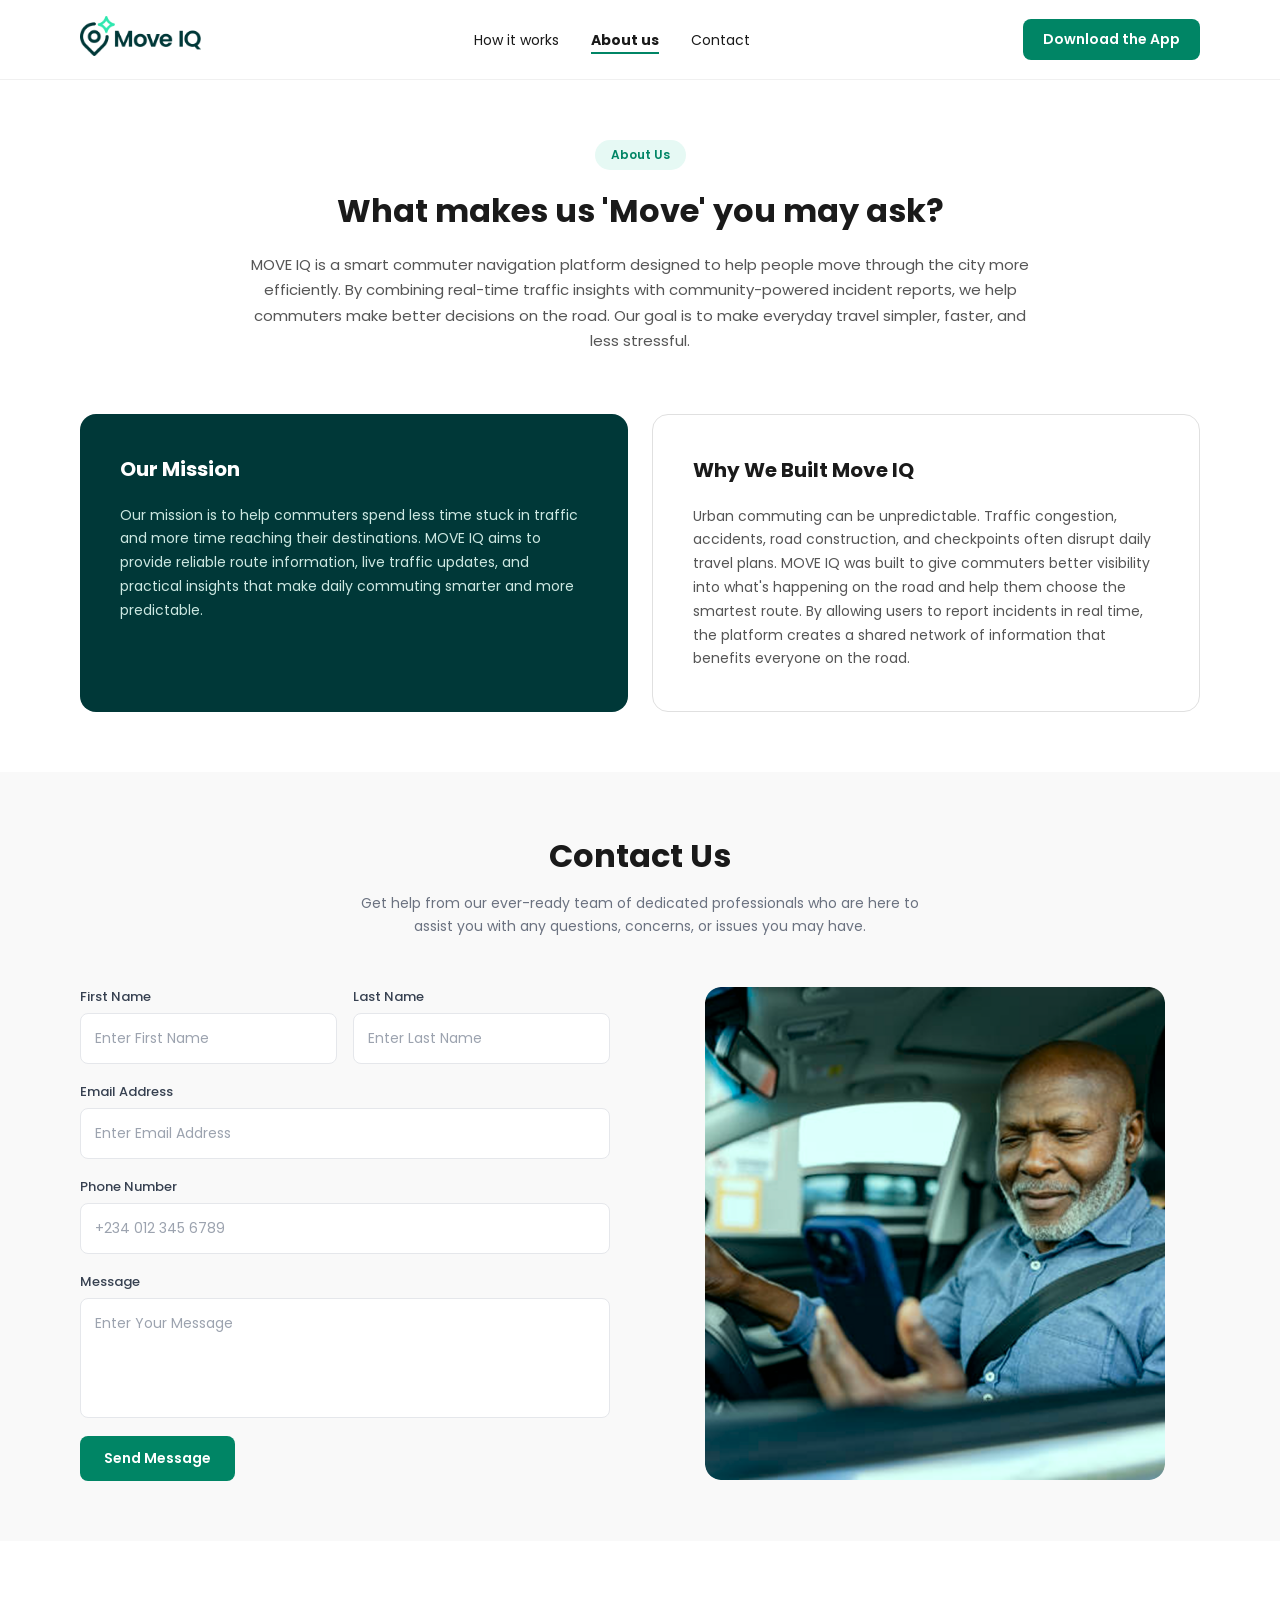
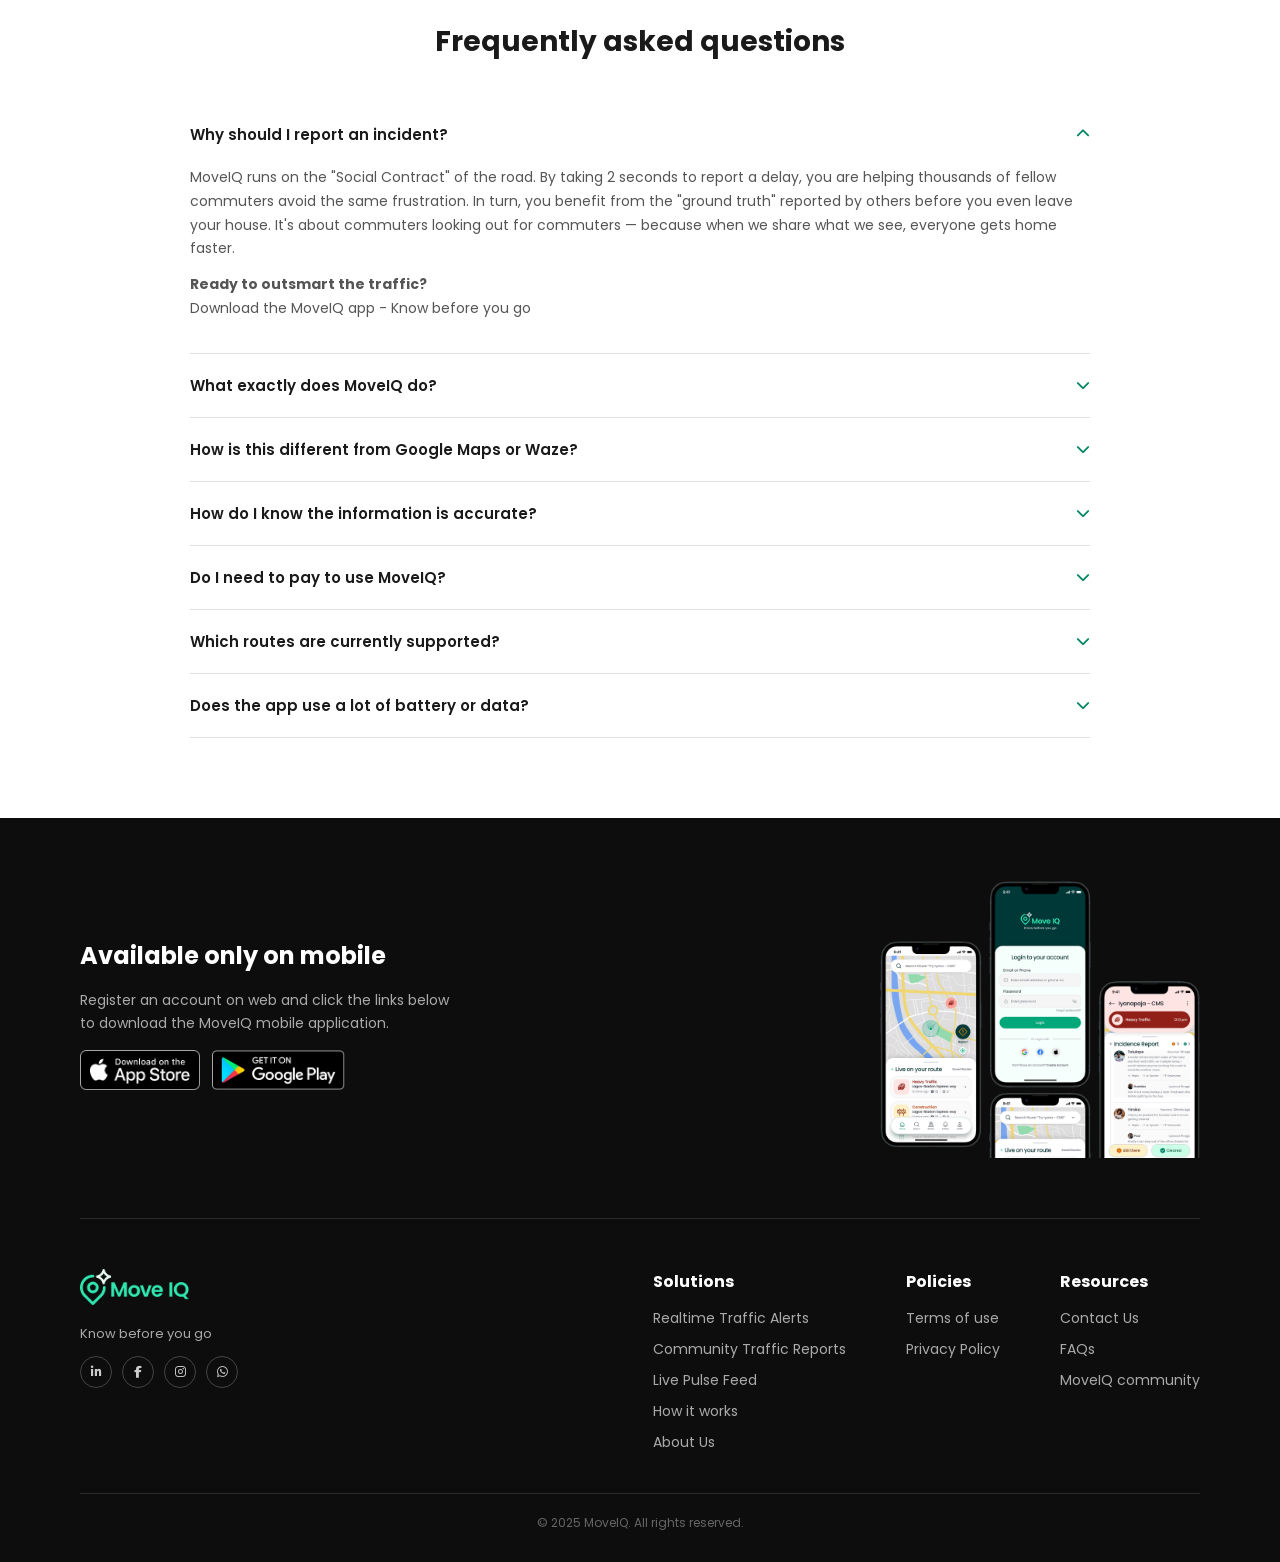
==== commit 37b4ab42: "Update about.html Removed the contact link from the footer of the 'about us' page" ====
--- a/about.html
+++ b/about.html
@@ -245,7 +245,6 @@
           <a href="How it works.html">Live Pulse Feed</a>
           <a href="How it works.html">How it works</a>
           <a href="about.html">About Us</a>
-          <a href="#contact">Contact</a>
         </div>
         <div class="footer-col">
           <h4>Policies</h4>
@@ -287,4 +286,4 @@
   </script>
 </body>
 
-</html>+</html>
